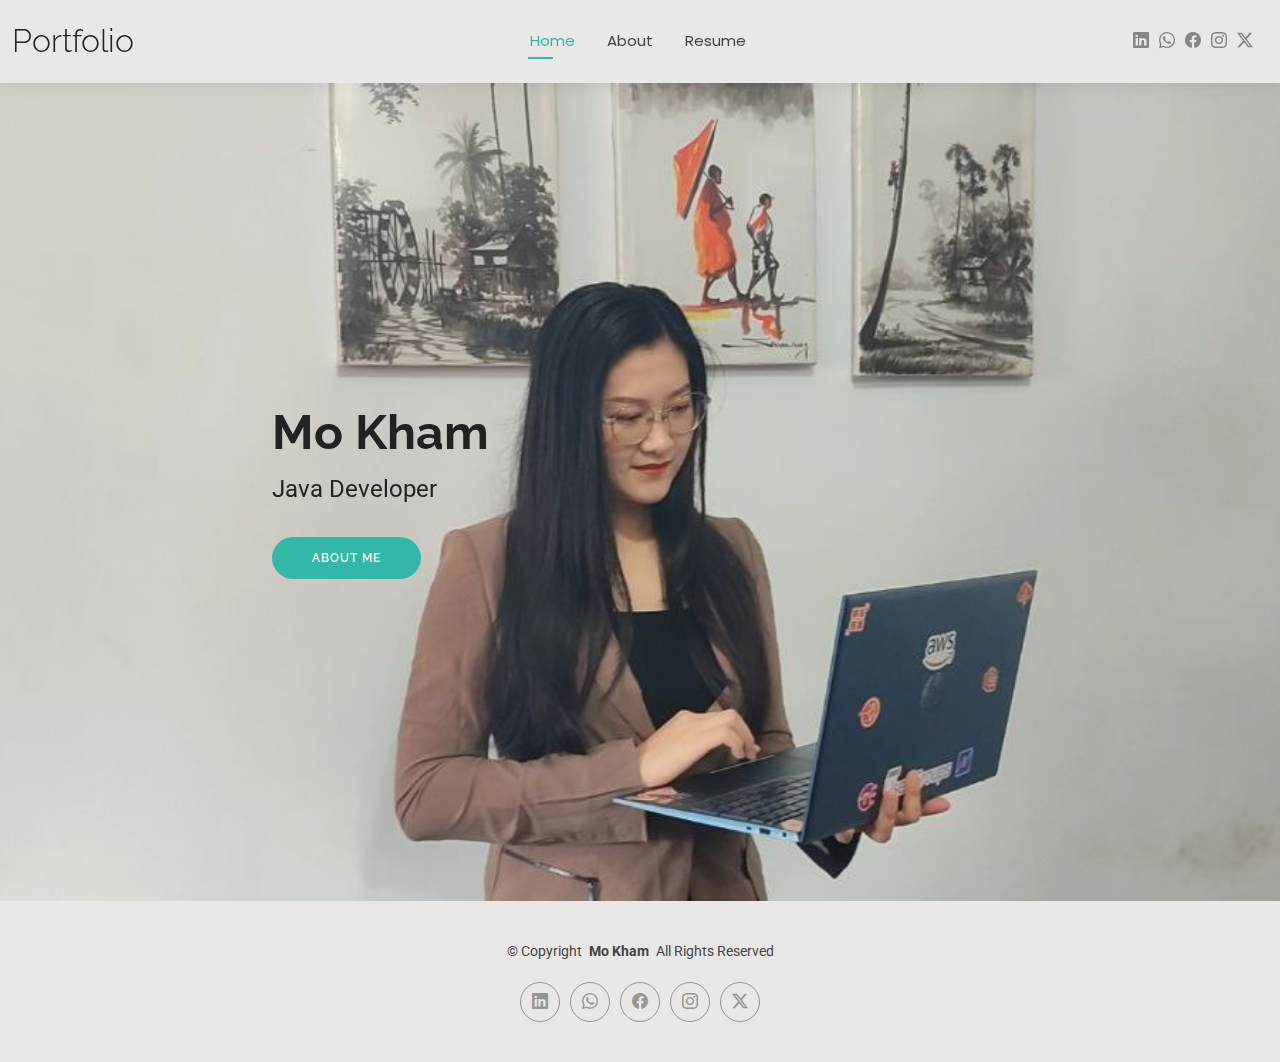
==== index.html @ 7cad5647 "initial commit" ====
<!DOCTYPE html>
<html lang="en">

<head>
  <meta charset="utf-8">
  <meta content="width=device-width, initial-scale=1.0" name="viewport">
  <title>Mo Kham - Java Developer</title>
  <meta name="description" content="">
  <meta name="keywords" content="">

  <!-- Favicons -->
  <link href="assets/img/favicon.png" rel="icon">
  <link href="assets/img/apple-touch-icon.png" rel="apple-touch-icon">

  <!-- Fonts -->
  <link href="https://fonts.googleapis.com" rel="preconnect">
  <link href="https://fonts.gstatic.com" rel="preconnect" crossorigin>
  <link href="https://fonts.googleapis.com/css2?family=Roboto:ital,wght@0,100;0,300;0,400;0,500;0,700;0,900;1,100;1,300;1,400;1,500;1,700;1,900&family=Poppins:ital,wght@0,100;0,200;0,300;0,400;0,500;0,600;0,700;0,800;0,900;1,100;1,200;1,300;1,400;1,500;1,600;1,700;1,800;1,900&family=Raleway:ital,wght@0,100;0,200;0,300;0,400;0,500;0,600;0,700;0,800;0,900;1,100;1,200;1,300;1,400;1,500;1,600;1,700;1,800;1,900&display=swap" rel="stylesheet">

  <!-- Vendor CSS Files -->
  <link href="assets/vendor/bootstrap/css/bootstrap.min.css" rel="stylesheet">
  <link href="assets/vendor/bootstrap-icons/bootstrap-icons.css" rel="stylesheet">
  <link href="assets/vendor/aos/aos.css" rel="stylesheet">
  <link href="assets/vendor/swiper/swiper-bundle.min.css" rel="stylesheet">
  <link href="assets/vendor/glightbox/css/glightbox.min.css" rel="stylesheet">

  <!-- Main CSS File -->
  <link href="assets/css/main.css" rel="stylesheet">

  <!-- =======================================================
  * Template Name: Kelly
  * Template URL: https://bootstrapmade.com/kelly-free-bootstrap-cv-resume-html-template/
  * Updated: Aug 07 2024 with Bootstrap v5.3.3
  * Author: BootstrapMade.com
  * License: https://bootstrapmade.com/license/
  ======================================================== -->
</head>

<body class="index-page">

  <header id="header" class="header d-flex align-items-center light-background sticky-top">
    <div class="container-fluid position-relative d-flex align-items-center justify-content-between">

      <a href="index.html" class="logo d-flex align-items-center me-auto me-xl-0">
        <!-- Uncomment the line below if you also wish to use an image logo -->
        <!-- <img src="assets/img/logo.png" alt=""> -->
        <h1 class="sitename">Portfolio</h1>
      </a>

      <nav id="navmenu" class="navmenu">
        <ul>
          <li><a href="index.html" class="active">Home</a></li>
          <li><a href="about.html">About</a></li>
          <li><a href="resume.html">Resume</a></li>
          
        </ul>
        <i class="mobile-nav-toggle d-xl-none bi bi-list"></i>
      </nav>

      <div class="header-social-links">
        <a href="https://www.linkedin.com/in/mo-kham/" class="linkedin"><i class="bi bi-linkedin"></i></a>
        <a href="https://wa.me/qr/U3NIUJ6DMTBYM1" class="linkedin"><i class="bi bi-whatsapp"></i></a>
        <a href="https://www.facebook.com/hannarmo.zuzu?mibextid=ZbWKwL" class="facebook"><i class="bi bi-facebook"></i></a>
        <a href="https://www.instagram.com/monica_is_fine/profilecard/?igsh=MXhoMXVpY2dha3dmbA==" class="instagram"><i class="bi bi-instagram"></i></a>
        <a href="https://x.com/NanMoKham101?s=09" class="twitter"><i class="bi bi-twitter-x"></i></a>
        
      </div>

    </div>
  </header>

  <main class="main">

    <!-- Hero Section -->
    <section id="hero" class="hero section">

      <img src="assets/img/mokham3.jpg" alt="" data-aos="fade-in">

      <div class="container" data-aos="zoom-out" data-aos-delay="100">
        <div class="row justify-content-center">
          <div class="col-lg-8">
            <h2>Mo Kham</h2>
            <p>Java Developer</p>
            <a href="about.html" class="btn-get-started">About Me</a>
          </div>
        </div>
      </div>

    </section><!-- /Hero Section -->

  </main>

  <footer id="footer" class="footer light-background">

    <div class="container">
      <div class="copyright text-center ">
        <p>© <span>Copyright</span> <strong class="px-1 sitename">Mo Kham</strong> <span>All Rights Reserved<br></span></p>
      </div>
      <div class="social-links d-flex justify-content-center">
        <a href="https://www.linkedin.com/in/mo-kham/"><i class="bi bi-linkedin"></i></a>
        <a href="https://wa.me/qr/U3NIUJ6DMTBYM1"><i class="bi bi-whatsapp"></i></a>
        <a href="https://www.facebook.com/hannarmo.zuzu?mibextid=ZbWKwL"><i class="bi bi-facebook"></i></a>
        <a href="https://www.instagram.com/monica_is_fine/profilecard/?igsh=MXhoMXVpY2dha3dmbA=="><i class="bi bi-instagram"></i></a>
        <a href="https://x.com/NanMoKham101?s=09"><i class="bi bi-twitter-x"></i></a>
      </div>
    </div>

  </footer>

  <!-- Scroll Top -->
  <a href="#" id="scroll-top" class="scroll-top d-flex align-items-center justify-content-center"><i class="bi bi-arrow-up-short"></i></a>

  <!-- Preloader -->
  <div id="preloader"></div>

  <!-- Vendor JS Files -->
  <script src="assets/vendor/bootstrap/js/bootstrap.bundle.min.js"></script>
  <script src="assets/vendor/php-email-form/validate.js"></script>
  <script src="assets/vendor/aos/aos.js"></script>
  <script src="assets/vendor/waypoints/noframework.waypoints.js"></script>
  <script src="assets/vendor/purecounter/purecounter_vanilla.js"></script>
  <script src="assets/vendor/swiper/swiper-bundle.min.js"></script>
  <script src="assets/vendor/glightbox/js/glightbox.min.js"></script>
  <script src="assets/vendor/imagesloaded/imagesloaded.pkgd.min.js"></script>
  <script src="assets/vendor/isotope-layout/isotope.pkgd.min.js"></script>

  <!-- Main JS File -->
  <script src="assets/js/main.js"></script>

</body>

</html>
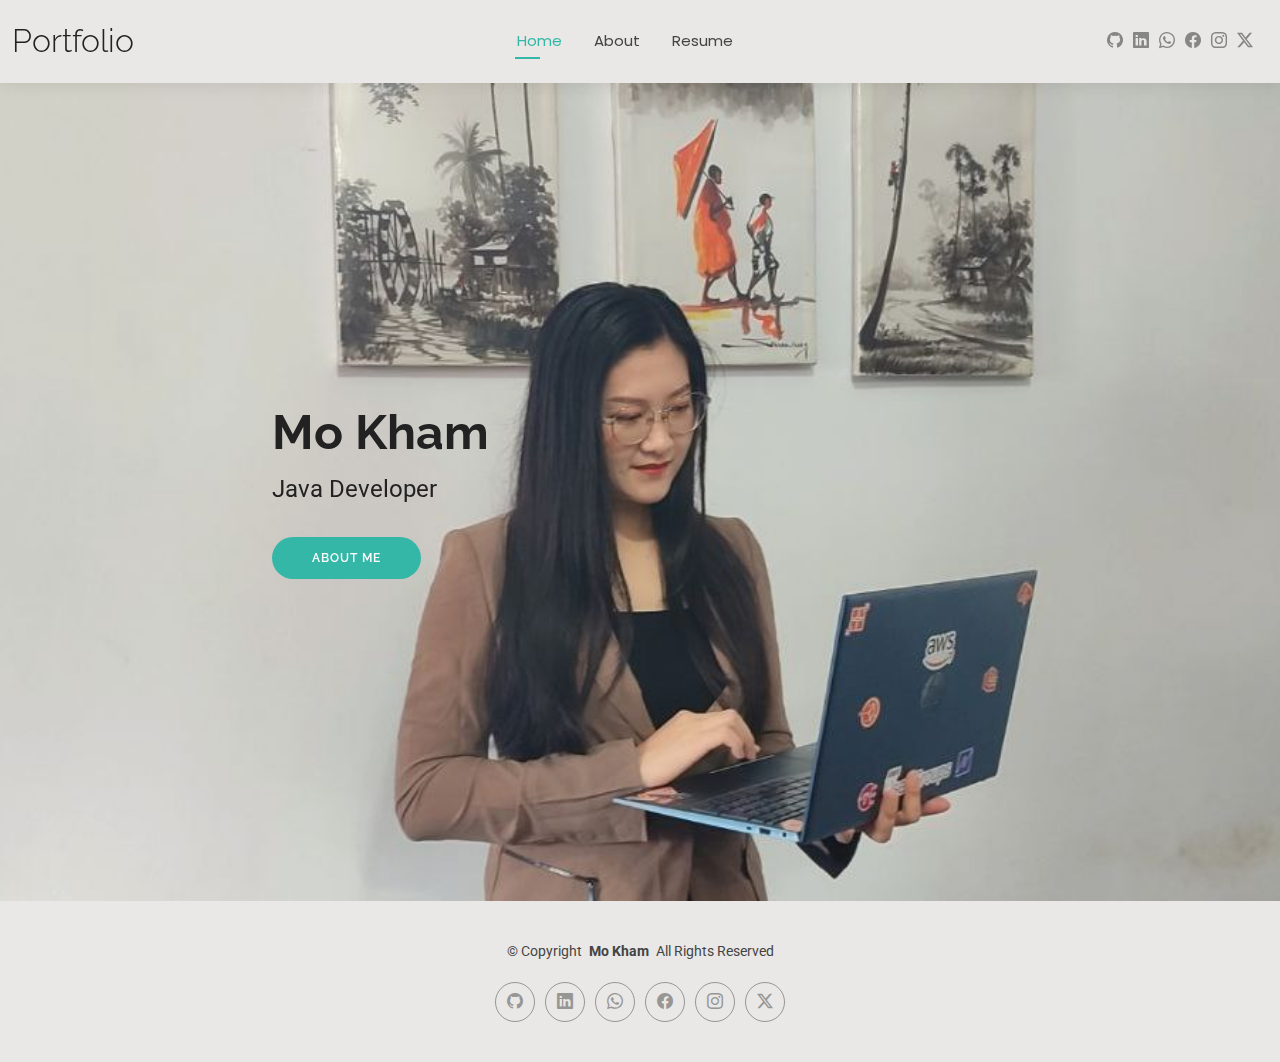
==== commit aeb01962: "update" ====
--- a/index.html
+++ b/index.html
@@ -58,12 +58,13 @@
       </nav>
 
       <div class="header-social-links">
+        <a href="https://github.com/nanmokham101" class="twitter"><i class="bi bi-github"></i></a>
         <a href="https://www.linkedin.com/in/mo-kham/" class="linkedin"><i class="bi bi-linkedin"></i></a>
         <a href="https://wa.me/qr/U3NIUJ6DMTBYM1" class="linkedin"><i class="bi bi-whatsapp"></i></a>
         <a href="https://www.facebook.com/hannarmo.zuzu?mibextid=ZbWKwL" class="facebook"><i class="bi bi-facebook"></i></a>
         <a href="https://www.instagram.com/monica_is_fine/profilecard/?igsh=MXhoMXVpY2dha3dmbA==" class="instagram"><i class="bi bi-instagram"></i></a>
         <a href="https://x.com/NanMoKham101?s=09" class="twitter"><i class="bi bi-twitter-x"></i></a>
-        
+       
       </div>
 
     </div>
@@ -97,11 +98,13 @@
         <p>© <span>Copyright</span> <strong class="px-1 sitename">Mo Kham</strong> <span>All Rights Reserved<br></span></p>
       </div>
       <div class="social-links d-flex justify-content-center">
+        <a href="https://github.com/nanmokham101"><i class="bi bi-github"></i></a>
         <a href="https://www.linkedin.com/in/mo-kham/"><i class="bi bi-linkedin"></i></a>
         <a href="https://wa.me/qr/U3NIUJ6DMTBYM1"><i class="bi bi-whatsapp"></i></a>
         <a href="https://www.facebook.com/hannarmo.zuzu?mibextid=ZbWKwL"><i class="bi bi-facebook"></i></a>
         <a href="https://www.instagram.com/monica_is_fine/profilecard/?igsh=MXhoMXVpY2dha3dmbA=="><i class="bi bi-instagram"></i></a>
         <a href="https://x.com/NanMoKham101?s=09"><i class="bi bi-twitter-x"></i></a>
+        
       </div>
     </div>
 
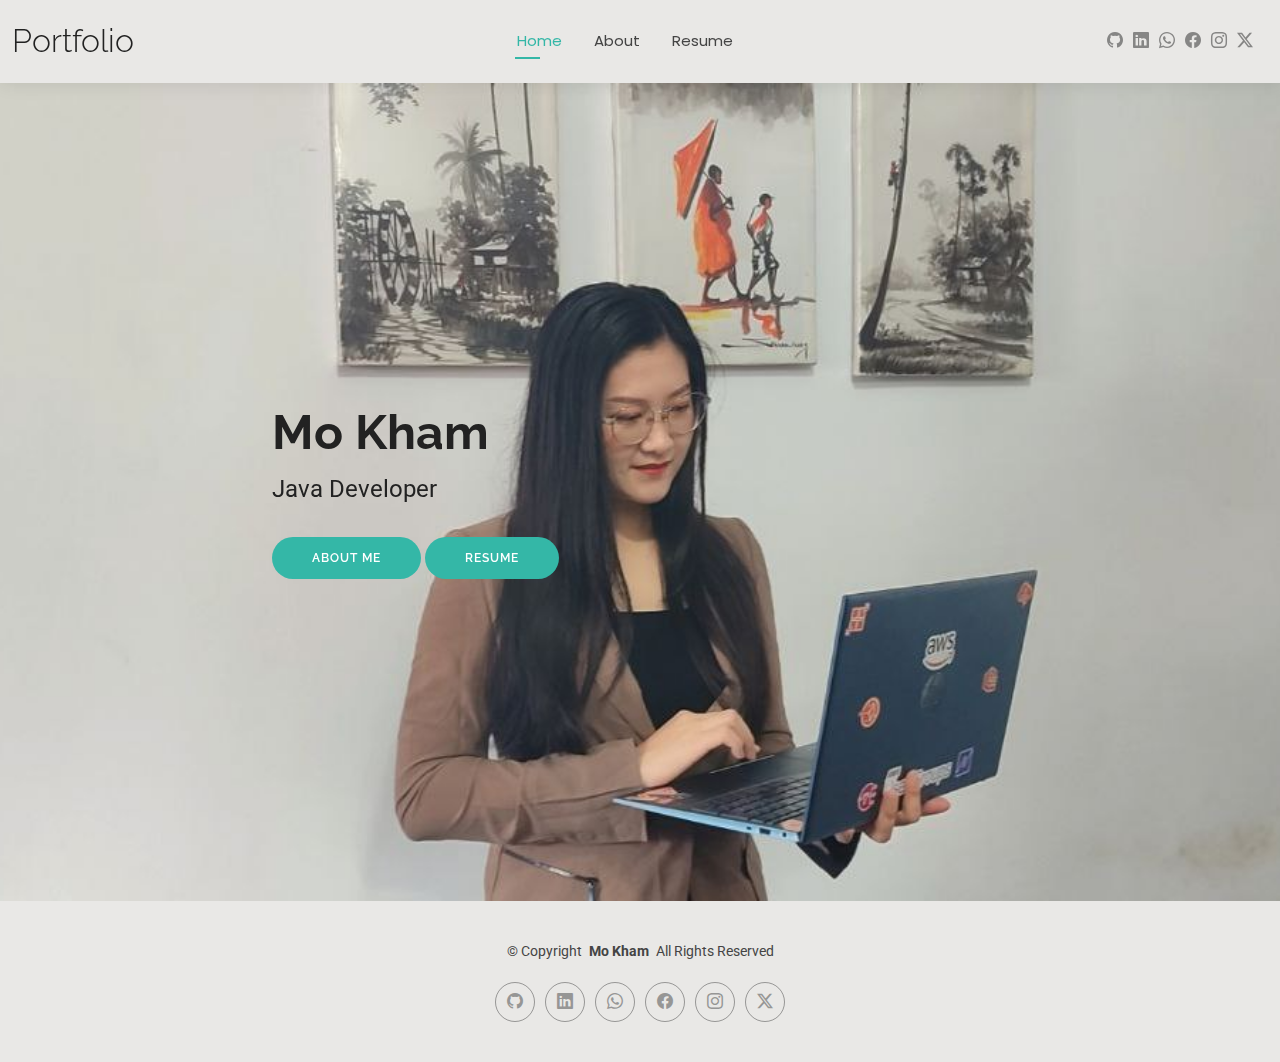
==== commit 7bf26b79: "update info" ====
--- a/index.html
+++ b/index.html
@@ -83,6 +83,7 @@
             <h2>Mo Kham</h2>
             <p>Java Developer</p>
             <a href="about.html" class="btn-get-started">About Me</a>
+            <a href="resume.html" class="btn-get-started">Resume</a>
           </div>
         </div>
       </div>
